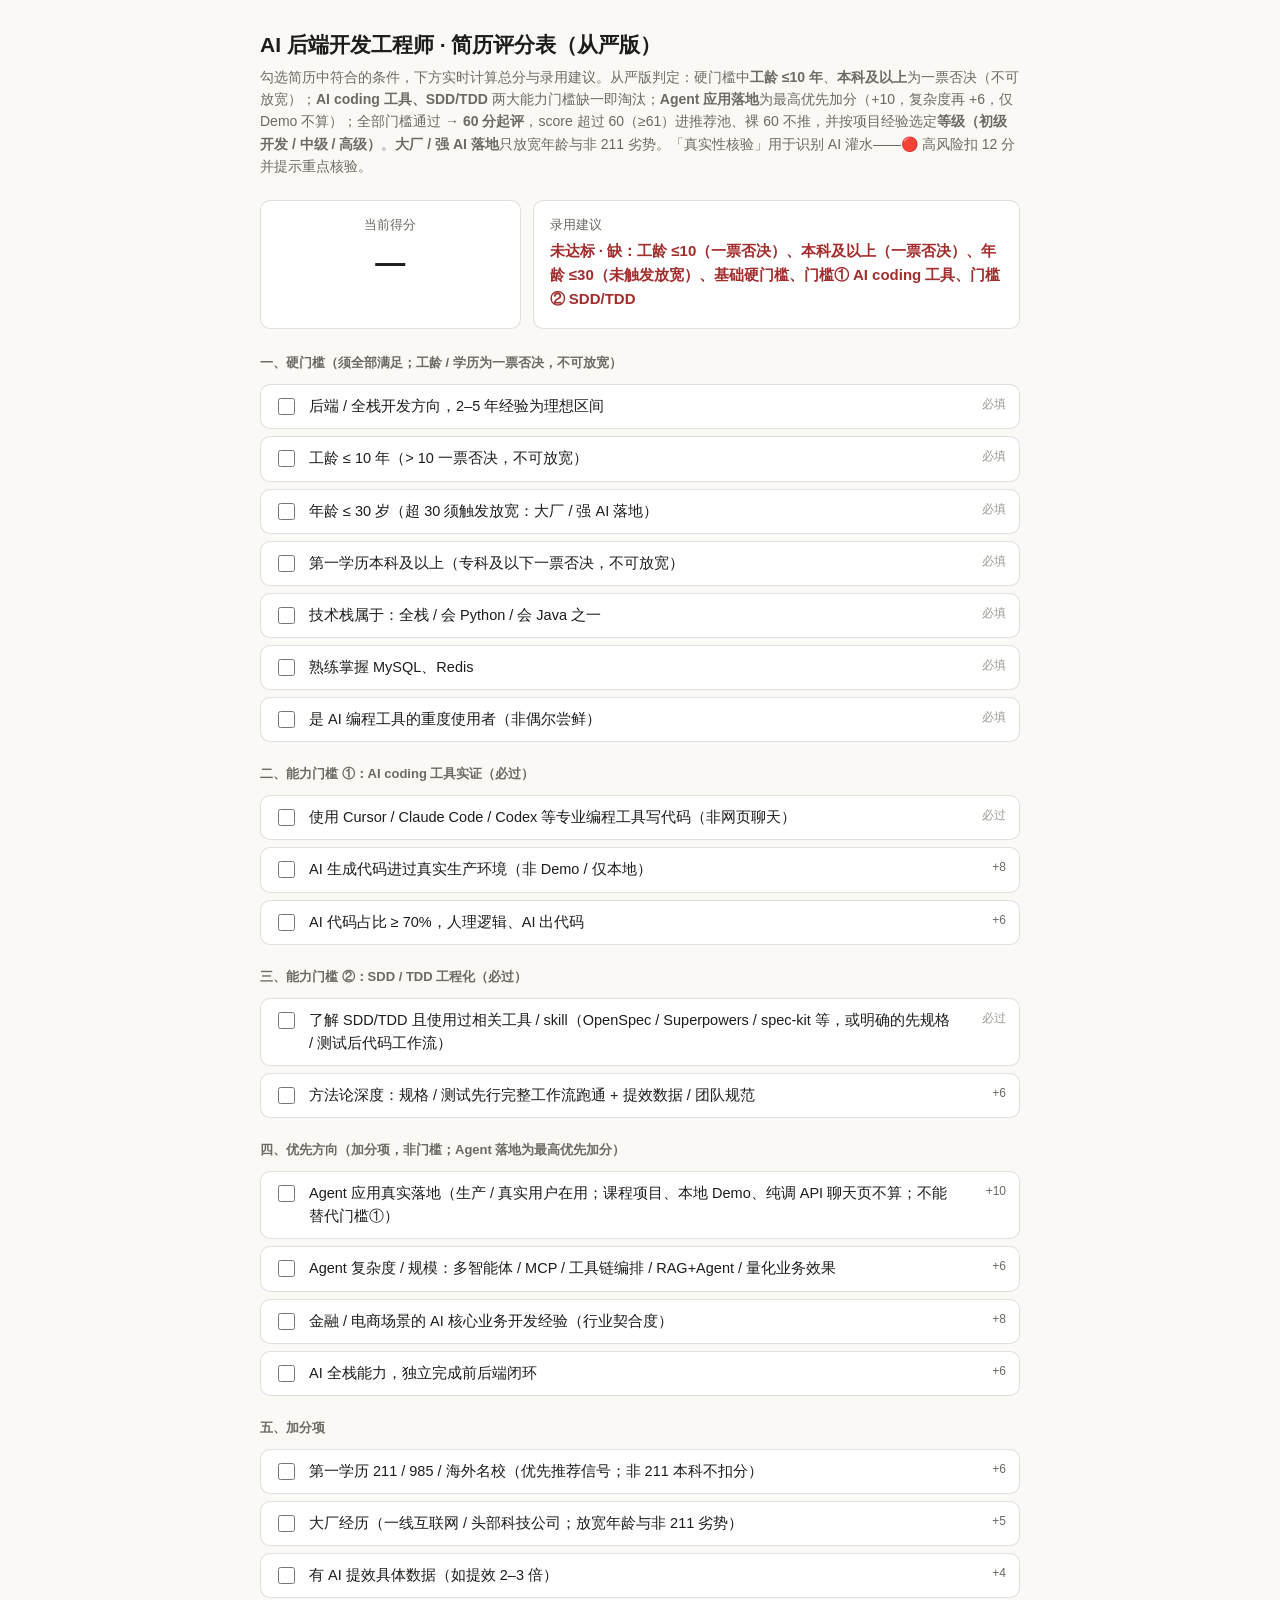
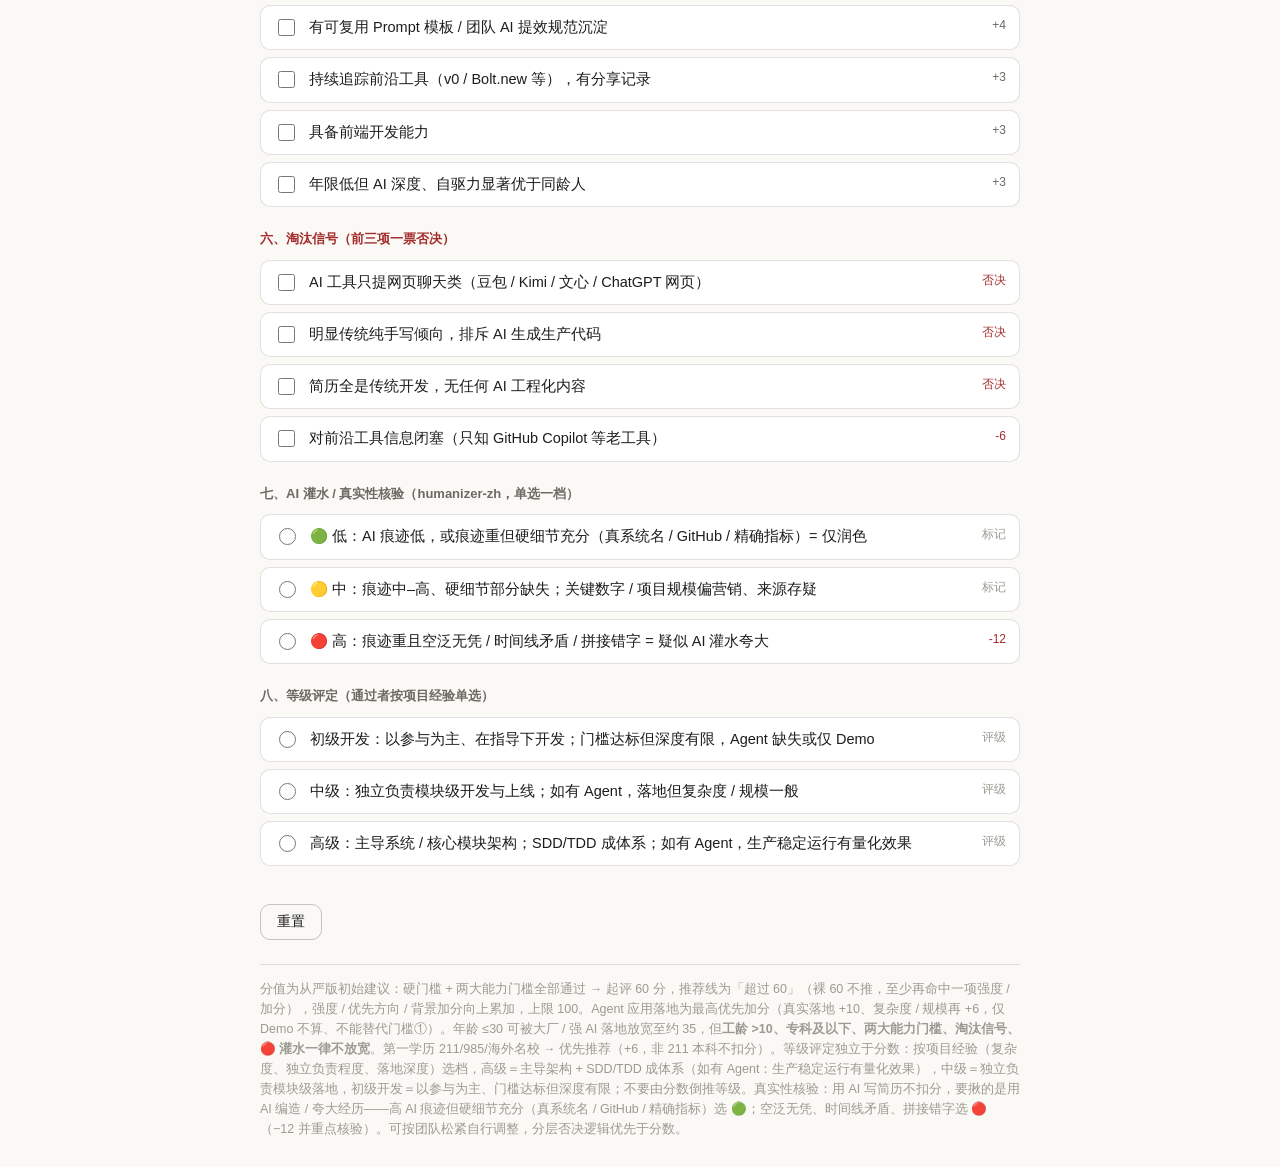
==== ai-backend-resume-screening/assets/scoring-rubric.html @ e7c44a24 "Add ai-backend-resume-screening skill - AI后端开发工程师简历筛选skill（从严版） - 包含分层筛选标准、评分规则和AI写作真实性核验 - 支持批量筛选和去" ====
<!DOCTYPE html>
<html lang="zh-CN">
<head>
<meta charset="UTF-8">
<meta name="viewport" content="width=device-width, initial-scale=1.0">
<title>AI 后端开发工程师 · 简历评分表（从严版）</title>
<style>
  :root{
    --bg:#faf9f5; --surface:#fff; --border:rgba(0,0,0,0.12); --border-strong:rgba(0,0,0,0.22);
    --text:#1d1d1b; --muted:#6b6a64; --hint:#9b9a92;
    --danger:#a32d2d; --success:#0f6e56; --warning:#854f0b;
    --danger-bg:#fceaea; --success-bg:#e1f5ee; --warning-bg:#faeeda;
    --radius:10px;
  }
  *{box-sizing:border-box;}
  body{margin:0; background:var(--bg); color:var(--text);
    font-family:-apple-system,BlinkMacSystemFont,"Segoe UI","PingFang SC","Microsoft YaHei",sans-serif;
    line-height:1.6; padding:28px 16px;}
  .wrap{max-width:760px; margin:0 auto;}
  h1{font-size:21px; font-weight:600; margin:0 0 4px;}
  .sub{color:var(--muted); font-size:14px; margin:0 0 22px;}
  .head{display:flex; gap:12px; margin-bottom:24px; flex-wrap:wrap;}
  .stat{background:var(--surface); border:0.5px solid var(--border); border-radius:var(--radius); padding:14px 16px;}
  .stat.score{flex:1; min-width:120px; text-align:center;}
  .stat.verdict{flex:2; min-width:220px; display:flex; flex-direction:column; justify-content:center;}
  .stat .label{font-size:13px; color:var(--muted); margin-bottom:4px;}
  #score-out{font-size:30px; font-weight:600;}
  #verdict-out{font-size:15px; font-weight:600;}
  #grade-out{font-size:14px; margin-top:3px; color:var(--muted); font-weight:500;}
  .sec{margin-bottom:22px;}
  .sec-title{font-size:13px; font-weight:600; color:var(--muted); margin-bottom:10px;}
  .sec-title.neg{color:var(--danger);}
  label.row{display:flex; align-items:flex-start; gap:11px; padding:10px 13px;
    background:var(--surface); border:0.5px solid var(--border); border-radius:var(--radius);
    margin-bottom:7px; cursor:pointer; font-size:14.5px; transition:border-color .12s;}
  label.row:hover{border-color:var(--border-strong);}
  label.row input{margin-top:3px; width:17px; height:17px; flex-shrink:0; accent-color:#534ab7; cursor:pointer;}
  label.row .txt{flex:1;}
  label.row .pts{font-size:12px; flex-shrink:0; min-width:38px; text-align:right; color:var(--muted);}
  label.row .pts.neg{color:var(--danger);}
  label.row .pts.req{color:var(--hint);}
  .foot{margin-top:24px; font-size:12.5px; color:var(--hint); border-top:0.5px solid var(--border); padding-top:14px;}
  .reset{margin-top:16px; background:transparent; border:0.5px solid var(--border-strong); color:var(--text);
    border-radius:var(--radius); padding:8px 16px; font-size:13.5px; cursor:pointer;}
  .reset:hover{background:rgba(0,0,0,0.04);}
</style>
</head>
<body>
<div class="wrap">
  <h1>AI 后端开发工程师 · 简历评分表（从严版）</h1>
  <p class="sub">勾选简历中符合的条件，下方实时计算总分与录用建议。从严版判定：硬门槛中<b>工龄 ≤10 年</b>、<b>本科及以上</b>为一票否决（不可放宽）；<b>AI coding 工具、SDD/TDD</b> 两大能力门槛缺一即淘汰；<b>Agent 应用落地</b>为最高优先加分（+10，复杂度再 +6，仅 Demo 不算）；全部门槛通过 → <b>60 分起评</b>，score 超过 60（≥61）进推荐池、裸 60 不推，并按项目经验选定<b>等级（初级开发 / 中级 / 高级）</b>。<b>大厂 / 强 AI 落地</b>只放宽年龄与非 211 劣势。「真实性核验」用于识别 AI 灌水——🔴 高风险扣 12 分并提示重点核验。</p>

  <div class="head">
    <div class="stat score">
      <div class="label">当前得分</div>
      <div id="score-out">—</div>
    </div>
    <div class="stat verdict">
      <div class="label">录用建议</div>
      <div id="verdict-out">请勾选符合的条件</div>
      <div id="grade-out"></div>
    </div>
  </div>

  <div class="sec"><div class="sec-title">一、硬门槛（须全部满足；工龄 / 学历为一票否决，不可放宽）</div><div class="grp" data-grp="gate"></div></div>
  <div class="sec"><div class="sec-title">二、能力门槛 ①：AI coding 工具实证（必过）</div><div class="grp" data-grp="coding"></div></div>
  <div class="sec"><div class="sec-title">三、能力门槛 ②：SDD / TDD 工程化（必过）</div><div class="grp" data-grp="sdd"></div></div>
  <div class="sec"><div class="sec-title">四、优先方向（加分项，非门槛；Agent 落地为最高优先加分）</div><div class="grp" data-grp="pri"></div></div>
  <div class="sec"><div class="sec-title">五、加分项</div><div class="grp" data-grp="bonus"></div></div>
  <div class="sec"><div class="sec-title neg">六、淘汰信号（前三项一票否决）</div><div class="grp" data-grp="neg"></div></div>
  <div class="sec"><div class="sec-title">七、AI 灌水 / 真实性核验（humanizer-zh，单选一档）</div><div class="grp" data-grp="integrity"></div></div>
  <div class="sec"><div class="sec-title">八、等级评定（通过者按项目经验单选）</div><div class="grp" data-grp="grade"></div></div>

  <button class="reset" onclick="document.querySelectorAll('input').forEach(b=>b.checked=false);recompute();">重置</button>

  <div class="foot">分值为从严版初始建议：硬门槛 + 两大能力门槛全部通过 → 起评 60 分，推荐线为「超过 60」（裸 60 不推，至少再命中一项强度 / 加分），强度 / 优先方向 / 背景加分向上累加，上限 100。Agent 应用落地为最高优先加分（真实落地 +10、复杂度 / 规模再 +6，仅 Demo 不算、不能替代门槛①）。年龄 ≤30 可被大厂 / 强 AI 落地放宽至约 35，但<b>工龄 &gt;10、专科及以下、两大能力门槛、淘汰信号、🔴 灌水一律不放宽</b>。第一学历 211/985/海外名校 → 优先推荐（+6，非 211 本科不扣分）。等级评定独立于分数：按项目经验（复杂度、独立负责程度、落地深度）选档，高级＝主导架构 + SDD/TDD 成体系（如有 Agent：生产稳定运行有量化效果），中级＝独立负责模块级落地，初级开发＝以参与为主、门槛达标但深度有限；不要由分数倒推等级。真实性核验：用 AI 写简历不扣分，要揪的是用 AI 编造 / 夸大经历——高 AI 痕迹但硬细节充分（真系统名 / GitHub / 精确指标）选 🟢；空泛无凭、时间线矛盾、拼接错字选 🔴（−12 并重点核验）。可按团队松紧自行调整，分层否决逻辑优先于分数。</div>
</div>

<script>
const items = {
  gate: [
    {t:"后端 / 全栈开发方向，2–5 年经验为理想区间", p:0},
    {t:"工龄 ≤ 10 年（> 10 一票否决，不可放宽）", p:0, sub:"tenure"},
    {t:"年龄 ≤ 30 岁（超 30 须触发放宽：大厂 / 强 AI 落地）", p:0, sub:"age"},
    {t:"第一学历本科及以上（专科及以下一票否决，不可放宽）", p:0, sub:"edufloor"},
    {t:"技术栈属于：全栈 / 会 Python / 会 Java 之一", p:0},
    {t:"熟练掌握 MySQL、Redis", p:0},
    {t:"是 AI 编程工具的重度使用者（非偶尔尝鲜）", p:0},
  ],
  coding: [
    {t:"使用 Cursor / Claude Code / Codex 等专业编程工具写代码（非网页聊天）", p:0, core:"coding"},
    {t:"AI 生成代码进过真实生产环境（非 Demo / 仅本地）", p:8, prod:true},
    {t:"AI 代码占比 ≥ 70%，人理逻辑、AI 出代码", p:6, ratio:true},
  ],
  sdd: [
    {t:"了解 SDD/TDD 且使用过相关工具 / skill（OpenSpec / Superpowers / spec-kit 等，或明确的先规格 / 测试后代码工作流）", p:0, core:"sdd"},
    {t:"方法论深度：规格 / 测试先行完整工作流跑通 + 提效数据 / 团队规范", p:6},
  ],
  pri: [
    {t:"Agent 应用真实落地（生产 / 真实用户在用；课程项目、本地 Demo、纯调 API 聊天页不算；不能替代门槛①）", p:10},
    {t:"Agent 复杂度 / 规模：多智能体 / MCP / 工具链编排 / RAG+Agent / 量化业务效果", p:6},
    {t:"金融 / 电商场景的 AI 核心业务开发经验（行业契合度）", p:8},
    {t:"AI 全栈能力，独立完成前后端闭环", p:6},
  ],
  bonus: [
    {t:"第一学历 211 / 985 / 海外名校（优先推荐信号；非 211 本科不扣分）", p:6, edu:true},
    {t:"大厂经历（一线互联网 / 头部科技公司；放宽年龄与非 211 劣势）", p:5, relax:true},
    {t:"有 AI 提效具体数据（如提效 2–3 倍）", p:4},
    {t:"有可复用 Prompt 模板 / 团队 AI 提效规范沉淀", p:4},
    {t:"持续追踪前沿工具（v0 / Bolt.new 等），有分享记录", p:3},
    {t:"具备前端开发能力", p:3},
    {t:"年限低但 AI 深度、自驱力显著优于同龄人", p:3},
  ],
  neg: [
    {t:"AI 工具只提网页聊天类（豆包 / Kimi / 文心 / ChatGPT 网页）", p:0, veto:true},
    {t:"明显传统纯手写倾向，排斥 AI 生成生产代码", p:0, veto:true},
    {t:"简历全是传统开发，无任何 AI 工程化内容", p:0, veto:true},
    {t:"对前沿工具信息闭塞（只知 GitHub Copilot 等老工具）", p:-6},
  ],
  integrity: [
    {t:"🟢 低：AI 痕迹低，或痕迹重但硬细节充分（真系统名 / GitHub / 精确指标）= 仅润色", p:0, v:"low"},
    {t:"🟡 中：痕迹中–高、硬细节部分缺失；关键数字 / 项目规模偏营销、来源存疑", p:0, v:"mid"},
    {t:"🔴 高：痕迹重且空泛无凭 / 时间线矛盾 / 拼接错字 = 疑似 AI 灌水夸大", p:-12, v:"high"},
  ],
  grade: [
    {t:"初级开发：以参与为主、在指导下开发；门槛达标但深度有限，Agent 缺失或仅 Demo", p:0, g:"初级开发"},
    {t:"中级：独立负责模块级开发与上线；如有 Agent，落地但复杂度 / 规模一般", p:0, g:"中级"},
    {t:"高级：主导系统 / 核心模块架构；SDD/TDD 成体系；如有 Agent，生产稳定运行有量化效果", p:0, g:"高级"},
  ],
};

const RADIO_GRPS = ['integrity','grade'];
document.querySelectorAll('.grp').forEach(g=>{
  const key=g.dataset.grp;
  const isRadio = RADIO_GRPS.includes(key);
  items[key].forEach(it=>{
    const row=document.createElement('label');
    row.className='row';
    let pl, plClass;
    if(key==='grade'){ pl="评级"; plClass="pts req"; }
    else if(key==='integrity'){ pl = it.p<0?(""+it.p):"标记"; plClass = it.p<0?"pts neg":"pts req"; }
    else if(it.veto){ pl="否决"; plClass="pts neg"; }
    else if(it.core){ pl="必过"; plClass="pts req"; }
    else { pl = it.p>0?("+"+it.p):(it.p<0?(""+it.p):"必填"); plClass = it.p<0?"pts neg":(it.p>0?"pts":"pts req"); }
    row.innerHTML='<input type="'+(isRadio?'radio':'checkbox')+'"'+(isRadio?' name="'+key+'"':'')+' data-key="'+key+'" data-p="'+it.p+'" data-v="'+(it.v||'')+'" data-g="'+(it.g||'')+'"'+(it.sub?' data-sub="'+it.sub+'"':'')+(it.relax?' data-relax="1"':'')+(it.prod?' data-prod="1"':'')+(it.ratio?' data-ratio="1"':'')+(it.edu?' data-edu="1"':'')+(it.core?' data-core="'+it.core+'"':'')+(it.veto?' data-veto="1"':'')+'>'
      +'<span class="txt">'+it.t+'</span>'
      +'<span class="'+plClass+'">'+pl+'</span>';
    g.appendChild(row);
  });
});

const scoreOut=document.getElementById('score-out');
const verdictOut=document.getElementById('verdict-out');
const gradeOut=document.getElementById('grade-out');

function recompute(){
  const boxes=[...document.querySelectorAll('input[type=checkbox]')];
  const radios=[...document.querySelectorAll('input[type=radio]')];

  const tenureOk=boxes.find(b=>b.dataset.sub==='tenure')?.checked||false;
  const ageOk=boxes.find(b=>b.dataset.sub==='age')?.checked||false;
  const eduFloorOk=boxes.find(b=>b.dataset.sub==='edufloor')?.checked||false;
  const otherGateOk=boxes.filter(b=>b.dataset.key==='gate'&&!b.dataset.sub).every(b=>b.checked);
  const codingCore=boxes.some(b=>b.dataset.core==='coding'&&b.checked);
  const sddCore=boxes.some(b=>b.dataset.core==='sdd'&&b.checked);
  const vetoHit=boxes.some(b=>b.dataset.veto==='1'&&b.checked);

  const prodHit=boxes.some(b=>b.dataset.prod==='1'&&b.checked);
  const ratioHit=boxes.some(b=>b.dataset.ratio==='1'&&b.checked);
  const bigTech=boxes.some(b=>b.dataset.relax==='1'&&b.checked);
  const eduPri=boxes.some(b=>b.dataset.edu==='1'&&b.checked);
  const integ=radios.find(b=>b.name==='integrity'&&b.checked);
  const risk=integ?integ.dataset.v:null;
  const gradeSel=radios.find(b=>b.name==='grade'&&b.checked);
  const grade=gradeSel?gradeSel.dataset.g:null;

  // 放宽机制：大厂 或 真实强 AI 落地（生产落地 + 高占比，且非 🔴）→ 只放宽年龄与非 211 劣势
  const strongAI=prodHit&&ratioHit&&risk!=='high';
  const relaxed=bigTech||strongAI;
  const ageGatePass=ageOk||relaxed;

  const missing=[];
  if(!tenureOk) missing.push("工龄 ≤10（一票否决）");
  if(!eduFloorOk) missing.push("本科及以上（一票否决）");
  if(!ageGatePass) missing.push("年龄 ≤30（未触发放宽）");
  if(!otherGateOk) missing.push("基础硬门槛");
  if(!codingCore) missing.push("门槛① AI coding 工具");
  if(!sddCore) missing.push("门槛② SDD/TDD");

  const passed=!vetoHit&&missing.length===0;

  let score=null;
  if(passed){
    score=60;
    boxes.forEach(b=>{ if(b.checked) score+=parseInt(b.dataset.p); });
    if(integ) score+=parseInt(integ.dataset.p);
    score=Math.max(0,Math.min(100,Math.round(score)));
  }
  scoreOut.textContent=passed?score:"—";

  let v,c,gline="";
  if(vetoHit){
    v="命中一票否决淘汰信号，建议淘汰"; c="var(--danger)";
  } else if(missing.length){
    v="未达标 · 缺："+missing.join("、"); c="var(--danger)";
  } else {
    if(score>60){ v="✅ 通过全部门槛，进入推荐池（超过 60 推荐线）"; c="var(--success)"; }
    else { v="通过门槛但 score ≤ 60（裸 60 无加分，或被扣分拉低），边缘：不入主推荐表"; c="var(--warning)"; }
    if(relaxed&&!ageOk){ v+="　｜　已按大厂 / 强 AI 落地放宽年龄"; }
    if(eduPri){ v+="　｜　第一学历 211+，同等优先"; }
    if(risk==='high'){ v+="　｜　⚠️ 高 AI 灌水嫌疑，面试重点核验真实性"; c="var(--danger)"; }
    else if(risk==='mid'){ v+="　｜　注意核验自报数字 / 项目真实性"; }
    gline=grade?("结论行：score "+score+" · 等级 "+grade):"请在「九、等级评定」按项目经验选档（初级开发 / 中级 / 高级）";
  }

  verdictOut.textContent=v;
  verdictOut.style.color=c;
  gradeOut.textContent=gline;
}

document.querySelectorAll('input').forEach(b=>b.addEventListener('change',recompute));
recompute();
</script>
</body>
</html>
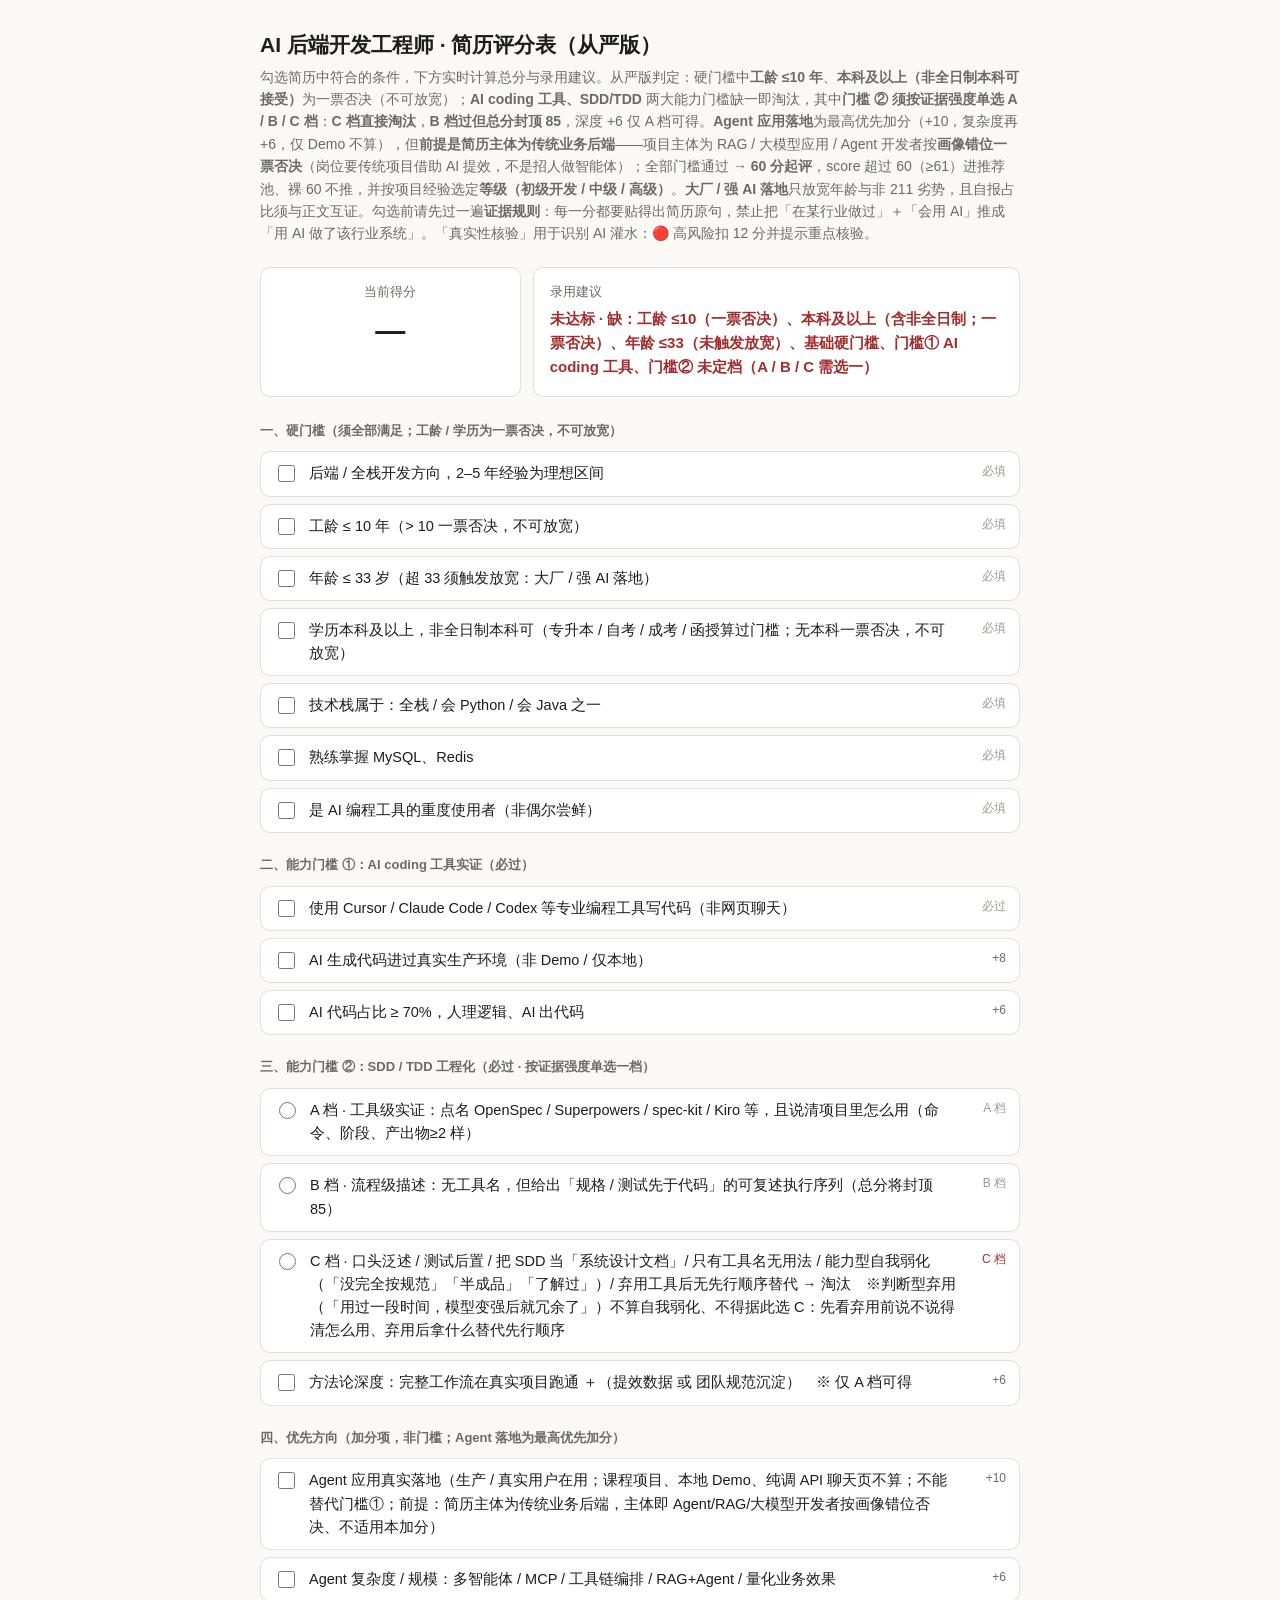
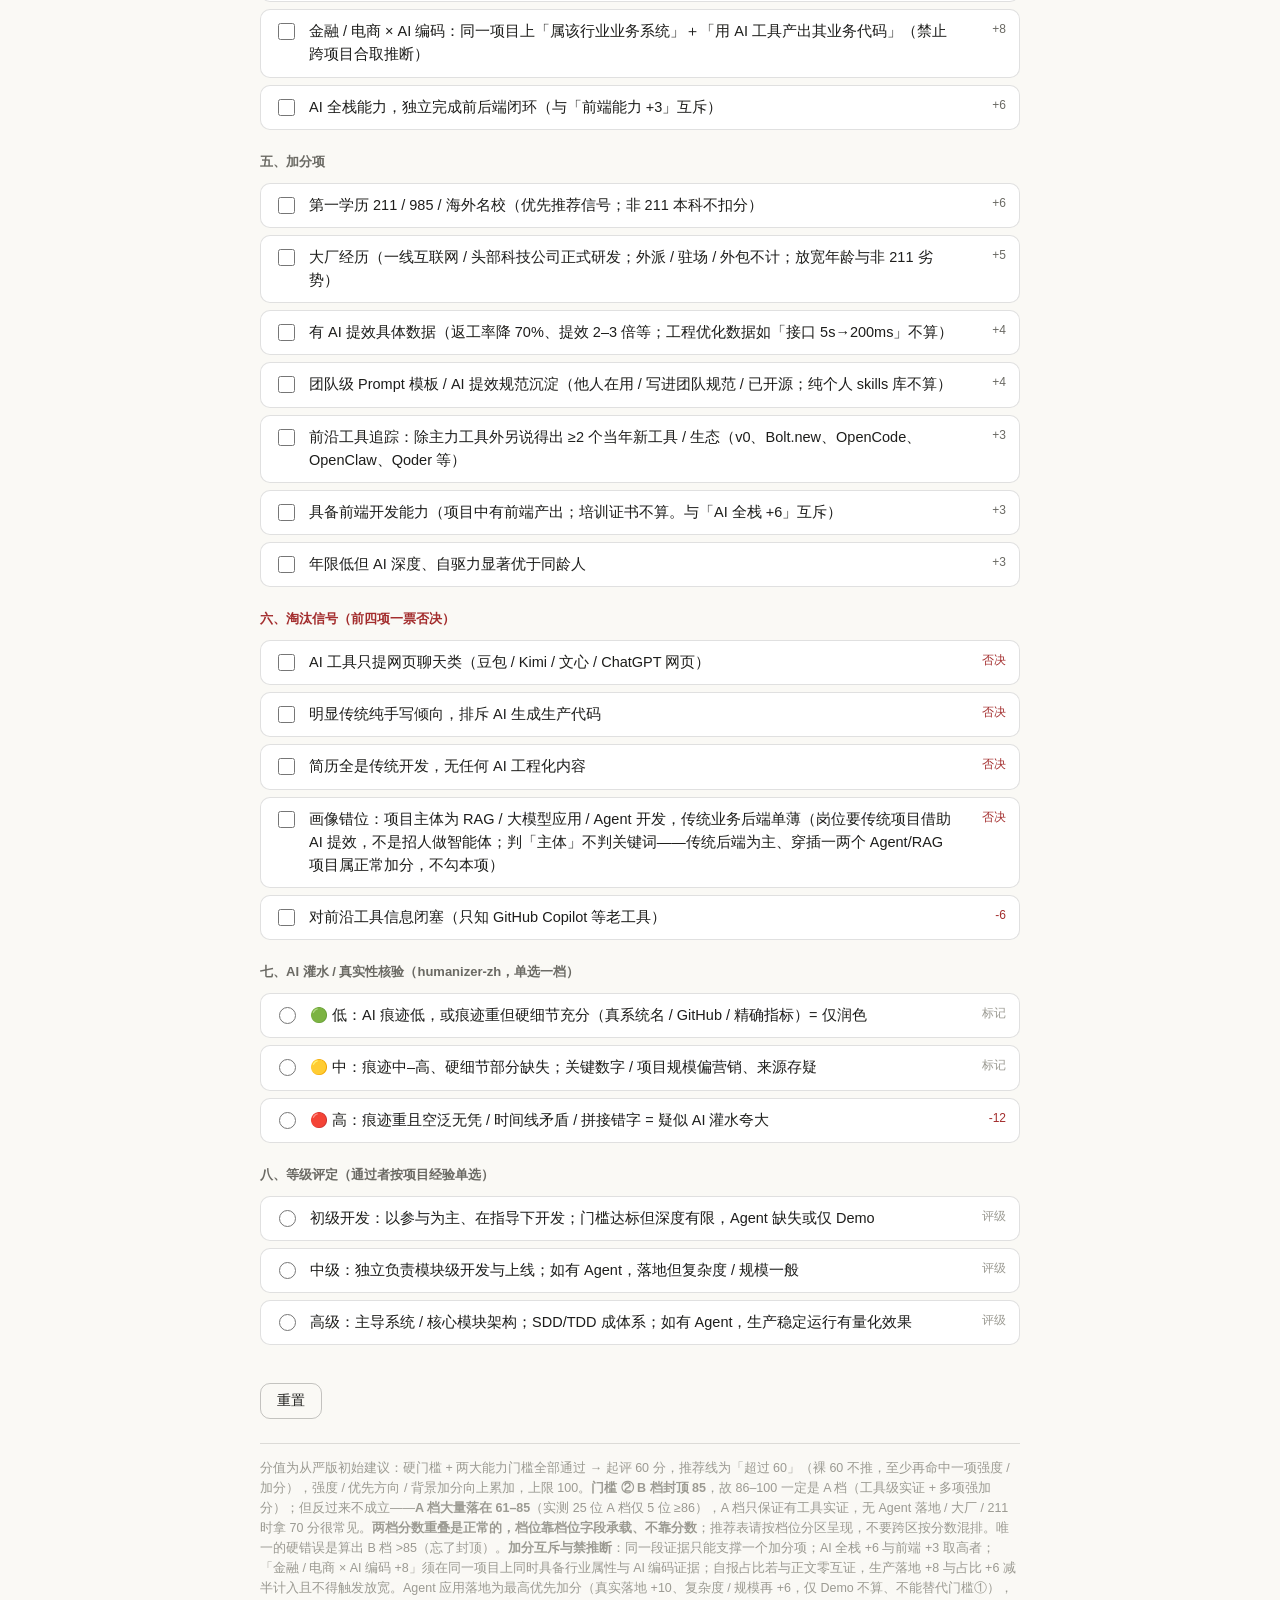
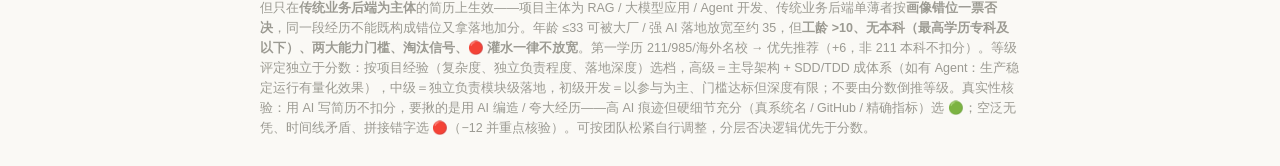
==== commit eae27d74: "fix: 回灌已安装版技能,仓库此前落后于实际使用版本 三个技能此前是复制安装(非软链),在 ~/.claude/skills/ 里改过的内容没回流, 仓库对外发布的是旧规则。本次以已安装版为准回灌:" ====
--- a/ai-backend-resume-screening/assets/scoring-rubric.html
+++ b/ai-backend-resume-screening/assets/scoring-rubric.html
@@ -48,7 +48,7 @@
 <body>
 <div class="wrap">
   <h1>AI 后端开发工程师 · 简历评分表（从严版）</h1>
-  <p class="sub">勾选简历中符合的条件，下方实时计算总分与录用建议。从严版判定：硬门槛中<b>工龄 ≤10 年</b>、<b>本科及以上</b>为一票否决（不可放宽）；<b>AI coding 工具、SDD/TDD</b> 两大能力门槛缺一即淘汰；<b>Agent 应用落地</b>为最高优先加分（+10，复杂度再 +6，仅 Demo 不算）；全部门槛通过 → <b>60 分起评</b>，score 超过 60（≥61）进推荐池、裸 60 不推，并按项目经验选定<b>等级（初级开发 / 中级 / 高级）</b>。<b>大厂 / 强 AI 落地</b>只放宽年龄与非 211 劣势。「真实性核验」用于识别 AI 灌水——🔴 高风险扣 12 分并提示重点核验。</p>
+  <p class="sub">勾选简历中符合的条件，下方实时计算总分与录用建议。从严版判定：硬门槛中<b>工龄 ≤10 年</b>、<b>本科及以上（非全日制本科可接受）</b>为一票否决（不可放宽）；<b>AI coding 工具、SDD/TDD</b> 两大能力门槛缺一即淘汰，其中<b>门槛 ② 须按证据强度单选 A / B / C 档</b>：<b>C 档直接淘汰</b>，<b>B 档过但总分封顶 85</b>，深度 +6 仅 A 档可得。<b>Agent 应用落地</b>为最高优先加分（+10，复杂度再 +6，仅 Demo 不算），但<b>前提是简历主体为传统业务后端</b>——项目主体为 RAG / 大模型应用 / Agent 开发者按<b>画像错位一票否决</b>（岗位要传统项目借助 AI 提效，不是招人做智能体）；全部门槛通过 → <b>60 分起评</b>，score 超过 60（≥61）进推荐池、裸 60 不推，并按项目经验选定<b>等级（初级开发 / 中级 / 高级）</b>。<b>大厂 / 强 AI 落地</b>只放宽年龄与非 211 劣势，且自报占比须与正文互证。勾选前请先过一遍<b>证据规则</b>：每一分都要贴得出简历原句，禁止把「在某行业做过」＋「会用 AI」推成「用 AI 做了该行业系统」。「真实性核验」用于识别 AI 灌水：🔴 高风险扣 12 分并提示重点核验。</p>
 
   <div class="head">
     <div class="stat score">
@@ -64,16 +64,16 @@
 
   <div class="sec"><div class="sec-title">一、硬门槛（须全部满足；工龄 / 学历为一票否决，不可放宽）</div><div class="grp" data-grp="gate"></div></div>
   <div class="sec"><div class="sec-title">二、能力门槛 ①：AI coding 工具实证（必过）</div><div class="grp" data-grp="coding"></div></div>
-  <div class="sec"><div class="sec-title">三、能力门槛 ②：SDD / TDD 工程化（必过）</div><div class="grp" data-grp="sdd"></div></div>
+  <div class="sec"><div class="sec-title">三、能力门槛 ②：SDD / TDD 工程化（必过 · 按证据强度单选一档）</div><div class="grp" data-grp="sdd"></div><div class="grp" data-grp="sdddepth"></div></div>
   <div class="sec"><div class="sec-title">四、优先方向（加分项，非门槛；Agent 落地为最高优先加分）</div><div class="grp" data-grp="pri"></div></div>
   <div class="sec"><div class="sec-title">五、加分项</div><div class="grp" data-grp="bonus"></div></div>
-  <div class="sec"><div class="sec-title neg">六、淘汰信号（前三项一票否决）</div><div class="grp" data-grp="neg"></div></div>
+  <div class="sec"><div class="sec-title neg">六、淘汰信号（前四项一票否决）</div><div class="grp" data-grp="neg"></div></div>
   <div class="sec"><div class="sec-title">七、AI 灌水 / 真实性核验（humanizer-zh，单选一档）</div><div class="grp" data-grp="integrity"></div></div>
   <div class="sec"><div class="sec-title">八、等级评定（通过者按项目经验单选）</div><div class="grp" data-grp="grade"></div></div>
 
   <button class="reset" onclick="document.querySelectorAll('input').forEach(b=>b.checked=false);recompute();">重置</button>
 
-  <div class="foot">分值为从严版初始建议：硬门槛 + 两大能力门槛全部通过 → 起评 60 分，推荐线为「超过 60」（裸 60 不推，至少再命中一项强度 / 加分），强度 / 优先方向 / 背景加分向上累加，上限 100。Agent 应用落地为最高优先加分（真实落地 +10、复杂度 / 规模再 +6，仅 Demo 不算、不能替代门槛①）。年龄 ≤30 可被大厂 / 强 AI 落地放宽至约 35，但<b>工龄 &gt;10、专科及以下、两大能力门槛、淘汰信号、🔴 灌水一律不放宽</b>。第一学历 211/985/海外名校 → 优先推荐（+6，非 211 本科不扣分）。等级评定独立于分数：按项目经验（复杂度、独立负责程度、落地深度）选档，高级＝主导架构 + SDD/TDD 成体系（如有 Agent：生产稳定运行有量化效果），中级＝独立负责模块级落地，初级开发＝以参与为主、门槛达标但深度有限；不要由分数倒推等级。真实性核验：用 AI 写简历不扣分，要揪的是用 AI 编造 / 夸大经历——高 AI 痕迹但硬细节充分（真系统名 / GitHub / 精确指标）选 🟢；空泛无凭、时间线矛盾、拼接错字选 🔴（−12 并重点核验）。可按团队松紧自行调整，分层否决逻辑优先于分数。</div>
+  <div class="foot">分值为从严版初始建议：硬门槛 + 两大能力门槛全部通过 → 起评 60 分，推荐线为「超过 60」（裸 60 不推，至少再命中一项强度 / 加分），强度 / 优先方向 / 背景加分向上累加，上限 100。<b>门槛 ② B 档封顶 85</b>，故 86–100 一定是 A 档（工具级实证 + 多项强加分）；但反过来不成立——<b>A 档大量落在 61–85</b>（实测 25 位 A 档仅 5 位 ≥86），A 档只保证有工具实证，无 Agent 落地 / 大厂 / 211 时拿 70 分很常见。<b>两档分数重叠是正常的，档位靠档位字段承载、不靠分数</b>；推荐表请按档位分区呈现，不要跨区按分数混排。唯一的硬错误是算出 B 档 &gt;85（忘了封顶）。<b>加分互斥与禁推断</b>：同一段证据只能支撑一个加分项；AI 全栈 +6 与前端 +3 取高者；「金融 / 电商 × AI 编码 +8」须在同一项目上同时具备行业属性与 AI 编码证据；自报占比若与正文零互证，生产落地 +8 与占比 +6 减半计入且不得触发放宽。Agent 应用落地为最高优先加分（真实落地 +10、复杂度 / 规模再 +6，仅 Demo 不算、不能替代门槛①），但只在<b>传统业务后端为主体</b>的简历上生效——项目主体为 RAG / 大模型应用 / Agent 开发、传统业务后端单薄者按<b>画像错位一票否决</b>，同一段经历不能既构成错位又拿落地加分。年龄 ≤33 可被大厂 / 强 AI 落地放宽至约 35，但<b>工龄 &gt;10、无本科（最高学历专科及以下）、两大能力门槛、淘汰信号、🔴 灌水一律不放宽</b>。第一学历 211/985/海外名校 → 优先推荐（+6，非 211 本科不扣分）。等级评定独立于分数：按项目经验（复杂度、独立负责程度、落地深度）选档，高级＝主导架构 + SDD/TDD 成体系（如有 Agent：生产稳定运行有量化效果），中级＝独立负责模块级落地，初级开发＝以参与为主、门槛达标但深度有限；不要由分数倒推等级。真实性核验：用 AI 写简历不扣分，要揪的是用 AI 编造 / 夸大经历——高 AI 痕迹但硬细节充分（真系统名 / GitHub / 精确指标）选 🟢；空泛无凭、时间线矛盾、拼接错字选 🔴（−12 并重点核验）。可按团队松紧自行调整，分层否决逻辑优先于分数。</div>
 </div>
 
 <script>
@@ -81,8 +81,8 @@
   gate: [
     {t:"后端 / 全栈开发方向，2–5 年经验为理想区间", p:0},
     {t:"工龄 ≤ 10 年（> 10 一票否决，不可放宽）", p:0, sub:"tenure"},
-    {t:"年龄 ≤ 30 岁（超 30 须触发放宽：大厂 / 强 AI 落地）", p:0, sub:"age"},
-    {t:"第一学历本科及以上（专科及以下一票否决，不可放宽）", p:0, sub:"edufloor"},
+    {t:"年龄 ≤ 33 岁（超 33 须触发放宽：大厂 / 强 AI 落地）", p:0, sub:"age"},
+    {t:"学历本科及以上，非全日制本科可（专升本 / 自考 / 成考 / 函授算过门槛；无本科一票否决，不可放宽）", p:0, sub:"edufloor"},
     {t:"技术栈属于：全栈 / 会 Python / 会 Java 之一", p:0},
     {t:"熟练掌握 MySQL、Redis", p:0},
     {t:"是 AI 编程工具的重度使用者（非偶尔尝鲜）", p:0},
@@ -93,28 +93,33 @@
     {t:"AI 代码占比 ≥ 70%，人理逻辑、AI 出代码", p:6, ratio:true},
   ],
   sdd: [
-    {t:"了解 SDD/TDD 且使用过相关工具 / skill（OpenSpec / Superpowers / spec-kit 等，或明确的先规格 / 测试后代码工作流）", p:0, core:"sdd"},
-    {t:"方法论深度：规格 / 测试先行完整工作流跑通 + 提效数据 / 团队规范", p:6},
+    {t:"A 档 · 工具级实证：点名 OpenSpec / Superpowers / spec-kit / Kiro 等，且说清项目里怎么用（命令、阶段、产出物≥2 样）", p:0, tier:"A"},
+    {t:"B 档 · 流程级描述：无工具名，但给出「规格 / 测试先于代码」的可复述执行序列（总分将封顶 85）", p:0, tier:"B"},
+    {t:"C 档 · 口头泛述 / 测试后置 / 把 SDD 当「系统设计文档」/ 只有工具名无用法 / 能力型自我弱化（「没完全按规范」「半成品」「了解过」）/ 弃用工具后无先行顺序替代 → 淘汰　※判断型弃用（「用过一段时间，模型变强后就冗余了」）不算自我弱化、不得据此选 C：先看弃用前说不说得清怎么用、弃用后拿什么替代先行顺序", p:0, tier:"C"},
+  ],
+  sdddepth: [
+    {t:"方法论深度：完整工作流在真实项目跑通 ＋（提效数据 或 团队规范沉淀）　※ 仅 A 档可得", p:6, depth:true},
   ],
   pri: [
-    {t:"Agent 应用真实落地（生产 / 真实用户在用；课程项目、本地 Demo、纯调 API 聊天页不算；不能替代门槛①）", p:10},
+    {t:"Agent 应用真实落地（生产 / 真实用户在用；课程项目、本地 Demo、纯调 API 聊天页不算；不能替代门槛①；前提：简历主体为传统业务后端，主体即 Agent/RAG/大模型开发者按画像错位否决、不适用本加分）", p:10},
     {t:"Agent 复杂度 / 规模：多智能体 / MCP / 工具链编排 / RAG+Agent / 量化业务效果", p:6},
-    {t:"金融 / 电商场景的 AI 核心业务开发经验（行业契合度）", p:8},
-    {t:"AI 全栈能力，独立完成前后端闭环", p:6},
+    {t:"金融 / 电商 × AI 编码：同一项目上「属该行业业务系统」＋「用 AI 工具产出其业务代码」（禁止跨项目合取推断）", p:8},
+    {t:"AI 全栈能力，独立完成前后端闭环（与「前端能力 +3」互斥）", p:6, fullstack:true},
   ],
   bonus: [
     {t:"第一学历 211 / 985 / 海外名校（优先推荐信号；非 211 本科不扣分）", p:6, edu:true},
-    {t:"大厂经历（一线互联网 / 头部科技公司；放宽年龄与非 211 劣势）", p:5, relax:true},
-    {t:"有 AI 提效具体数据（如提效 2–3 倍）", p:4},
-    {t:"有可复用 Prompt 模板 / 团队 AI 提效规范沉淀", p:4},
-    {t:"持续追踪前沿工具（v0 / Bolt.new 等），有分享记录", p:3},
-    {t:"具备前端开发能力", p:3},
+    {t:"大厂经历（一线互联网 / 头部科技公司正式研发；外派 / 驻场 / 外包不计；放宽年龄与非 211 劣势）", p:5, relax:true},
+    {t:"有 AI 提效具体数据（返工率降 70%、提效 2–3 倍等；工程优化数据如「接口 5s→200ms」不算）", p:4},
+    {t:"团队级 Prompt 模板 / AI 提效规范沉淀（他人在用 / 写进团队规范 / 已开源；纯个人 skills 库不算）", p:4},
+    {t:"前沿工具追踪：除主力工具外另说得出 ≥2 个当年新工具 / 生态（v0、Bolt.new、OpenCode、OpenClaw、Qoder 等）", p:3},
+    {t:"具备前端开发能力（项目中有前端产出；培训证书不算。与「AI 全栈 +6」互斥）", p:3, frontend:true},
     {t:"年限低但 AI 深度、自驱力显著优于同龄人", p:3},
   ],
   neg: [
     {t:"AI 工具只提网页聊天类（豆包 / Kimi / 文心 / ChatGPT 网页）", p:0, veto:true},
     {t:"明显传统纯手写倾向，排斥 AI 生成生产代码", p:0, veto:true},
     {t:"简历全是传统开发，无任何 AI 工程化内容", p:0, veto:true},
+    {t:"画像错位：项目主体为 RAG / 大模型应用 / Agent 开发，传统业务后端单薄（岗位要传统项目借助 AI 提效，不是招人做智能体；判「主体」不判关键词——传统后端为主、穿插一两个 Agent/RAG 项目属正常加分，不勾本项）", p:0, veto:true},
     {t:"对前沿工具信息闭塞（只知 GitHub Copilot 等老工具）", p:-6},
   ],
   integrity: [
@@ -129,7 +134,7 @@
   ],
 };
 
-const RADIO_GRPS = ['integrity','grade'];
+const RADIO_GRPS = ['integrity','grade','sdd'];
 document.querySelectorAll('.grp').forEach(g=>{
   const key=g.dataset.grp;
   const isRadio = RADIO_GRPS.includes(key);
@@ -139,10 +144,11 @@
     let pl, plClass;
     if(key==='grade'){ pl="评级"; plClass="pts req"; }
     else if(key==='integrity'){ pl = it.p<0?(""+it.p):"标记"; plClass = it.p<0?"pts neg":"pts req"; }
+    else if(key==='sdd'){ pl = it.tier+" 档"; plClass = it.tier==='C'?"pts neg":"pts req"; }
     else if(it.veto){ pl="否决"; plClass="pts neg"; }
     else if(it.core){ pl="必过"; plClass="pts req"; }
     else { pl = it.p>0?("+"+it.p):(it.p<0?(""+it.p):"必填"); plClass = it.p<0?"pts neg":(it.p>0?"pts":"pts req"); }
-    row.innerHTML='<input type="'+(isRadio?'radio':'checkbox')+'"'+(isRadio?' name="'+key+'"':'')+' data-key="'+key+'" data-p="'+it.p+'" data-v="'+(it.v||'')+'" data-g="'+(it.g||'')+'"'+(it.sub?' data-sub="'+it.sub+'"':'')+(it.relax?' data-relax="1"':'')+(it.prod?' data-prod="1"':'')+(it.ratio?' data-ratio="1"':'')+(it.edu?' data-edu="1"':'')+(it.core?' data-core="'+it.core+'"':'')+(it.veto?' data-veto="1"':'')+'>'
+    row.innerHTML='<input type="'+(isRadio?'radio':'checkbox')+'"'+(isRadio?' name="'+key+'"':'')+' data-key="'+key+'" data-p="'+it.p+'" data-v="'+(it.v||'')+'" data-g="'+(it.g||'')+'"'+(it.sub?' data-sub="'+it.sub+'"':'')+(it.tier?' data-tier="'+it.tier+'"':'')+(it.depth?' data-depth="1"':'')+(it.fullstack?' data-fullstack="1"':'')+(it.frontend?' data-frontend="1"':'')+(it.relax?' data-relax="1"':'')+(it.prod?' data-prod="1"':'')+(it.ratio?' data-ratio="1"':'')+(it.edu?' data-edu="1"':'')+(it.core?' data-core="'+it.core+'"':'')+(it.veto?' data-veto="1"':'')+'>'
       +'<span class="txt">'+it.t+'</span>'
       +'<span class="'+plClass+'">'+pl+'</span>';
     g.appendChild(row);
@@ -162,7 +168,9 @@
   const eduFloorOk=boxes.find(b=>b.dataset.sub==='edufloor')?.checked||false;
   const otherGateOk=boxes.filter(b=>b.dataset.key==='gate'&&!b.dataset.sub).every(b=>b.checked);
   const codingCore=boxes.some(b=>b.dataset.core==='coding'&&b.checked);
-  const sddCore=boxes.some(b=>b.dataset.core==='sdd'&&b.checked);
+  const tierSel=radios.find(b=>b.name==='sdd'&&b.checked);
+  const tier=tierSel?tierSel.dataset.tier:null;
+  const sddCore=tier==='A'||tier==='B';
   const vetoHit=boxes.some(b=>b.dataset.veto==='1'&&b.checked);
 
   const prodHit=boxes.some(b=>b.dataset.prod==='1'&&b.checked);
@@ -181,20 +189,32 @@
 
   const missing=[];
   if(!tenureOk) missing.push("工龄 ≤10（一票否决）");
-  if(!eduFloorOk) missing.push("本科及以上（一票否决）");
-  if(!ageGatePass) missing.push("年龄 ≤30（未触发放宽）");
+  if(!eduFloorOk) missing.push("本科及以上（含非全日制；一票否决）");
+  if(!ageGatePass) missing.push("年龄 ≤33（未触发放宽）");
   if(!otherGateOk) missing.push("基础硬门槛");
   if(!codingCore) missing.push("门槛① AI coding 工具");
-  if(!sddCore) missing.push("门槛② SDD/TDD");
+  if(!tier) missing.push("门槛② 未定档（A / B / C 需选一）");
+  else if(tier==='C') missing.push("门槛② 判为 C 档（口头泛述 / 测试后置 / 概念混淆）");
 
   const passed=!vetoHit&&missing.length===0;
 
-  let score=null;
+  // 深度加分仅 A 档可得；AI 全栈与前端能力互斥，取高者
+  const depthBox=boxes.find(b=>b.dataset.depth==='1');
+  const depthCounted=!!(depthBox&&depthBox.checked&&tier==='A');
+  const fsHit=boxes.some(b=>b.dataset.fullstack==='1'&&b.checked);
+
+  let score=null, capped=false;
   if(passed){
     score=60;
-    boxes.forEach(b=>{ if(b.checked) score+=parseInt(b.dataset.p); });
+    boxes.forEach(b=>{
+      if(!b.checked) return;
+      if(b.dataset.depth==='1'&&tier!=='A') return;          // 深度加分仅 A 档
+      if(b.dataset.frontend==='1'&&fsHit) return;            // 与 AI 全栈互斥
+      score+=parseInt(b.dataset.p);
+    });
     if(integ) score+=parseInt(integ.dataset.p);
     score=Math.max(0,Math.min(100,Math.round(score)));
+    if(tier==='B'&&score>85){ score=85; capped=true; }       // B 档封顶 85
   }
   scoreOut.textContent=passed?score:"—";
 
@@ -206,11 +226,16 @@
   } else {
     if(score>60){ v="✅ 通过全部门槛，进入推荐池（超过 60 推荐线）"; c="var(--success)"; }
     else { v="通过门槛但 score ≤ 60（裸 60 无加分，或被扣分拉低），边缘：不入主推荐表"; c="var(--warning)"; }
+    v+="　｜　门槛② "+tier+" 档";
+    if(capped){ v+="（B 档已封顶 85）"; }
+    if(tier==='B'){ v+="　｜　⚠️ 面试第 2 题答崩即按灌水处理"; }
+    if(depthBox&&depthBox.checked&&tier!=='A'){ v+="　｜　深度 +6 已忽略（仅 A 档可得）"; }
+    if(fsHit){ v+="　｜　前端 +3 已并入 AI 全栈"; }
     if(relaxed&&!ageOk){ v+="　｜　已按大厂 / 强 AI 落地放宽年龄"; }
     if(eduPri){ v+="　｜　第一学历 211+，同等优先"; }
     if(risk==='high'){ v+="　｜　⚠️ 高 AI 灌水嫌疑，面试重点核验真实性"; c="var(--danger)"; }
     else if(risk==='mid'){ v+="　｜　注意核验自报数字 / 项目真实性"; }
-    gline=grade?("结论行：score "+score+" · 等级 "+grade):"请在「九、等级评定」按项目经验选档（初级开发 / 中级 / 高级）";
+    gline=grade?("结论行：score "+score+" · 等级 "+grade+" · 门槛② "+tier+" 档"):"请在「八、等级评定」按项目经验选档（初级开发 / 中级 / 高级）";
   }
 
   verdictOut.textContent=v;
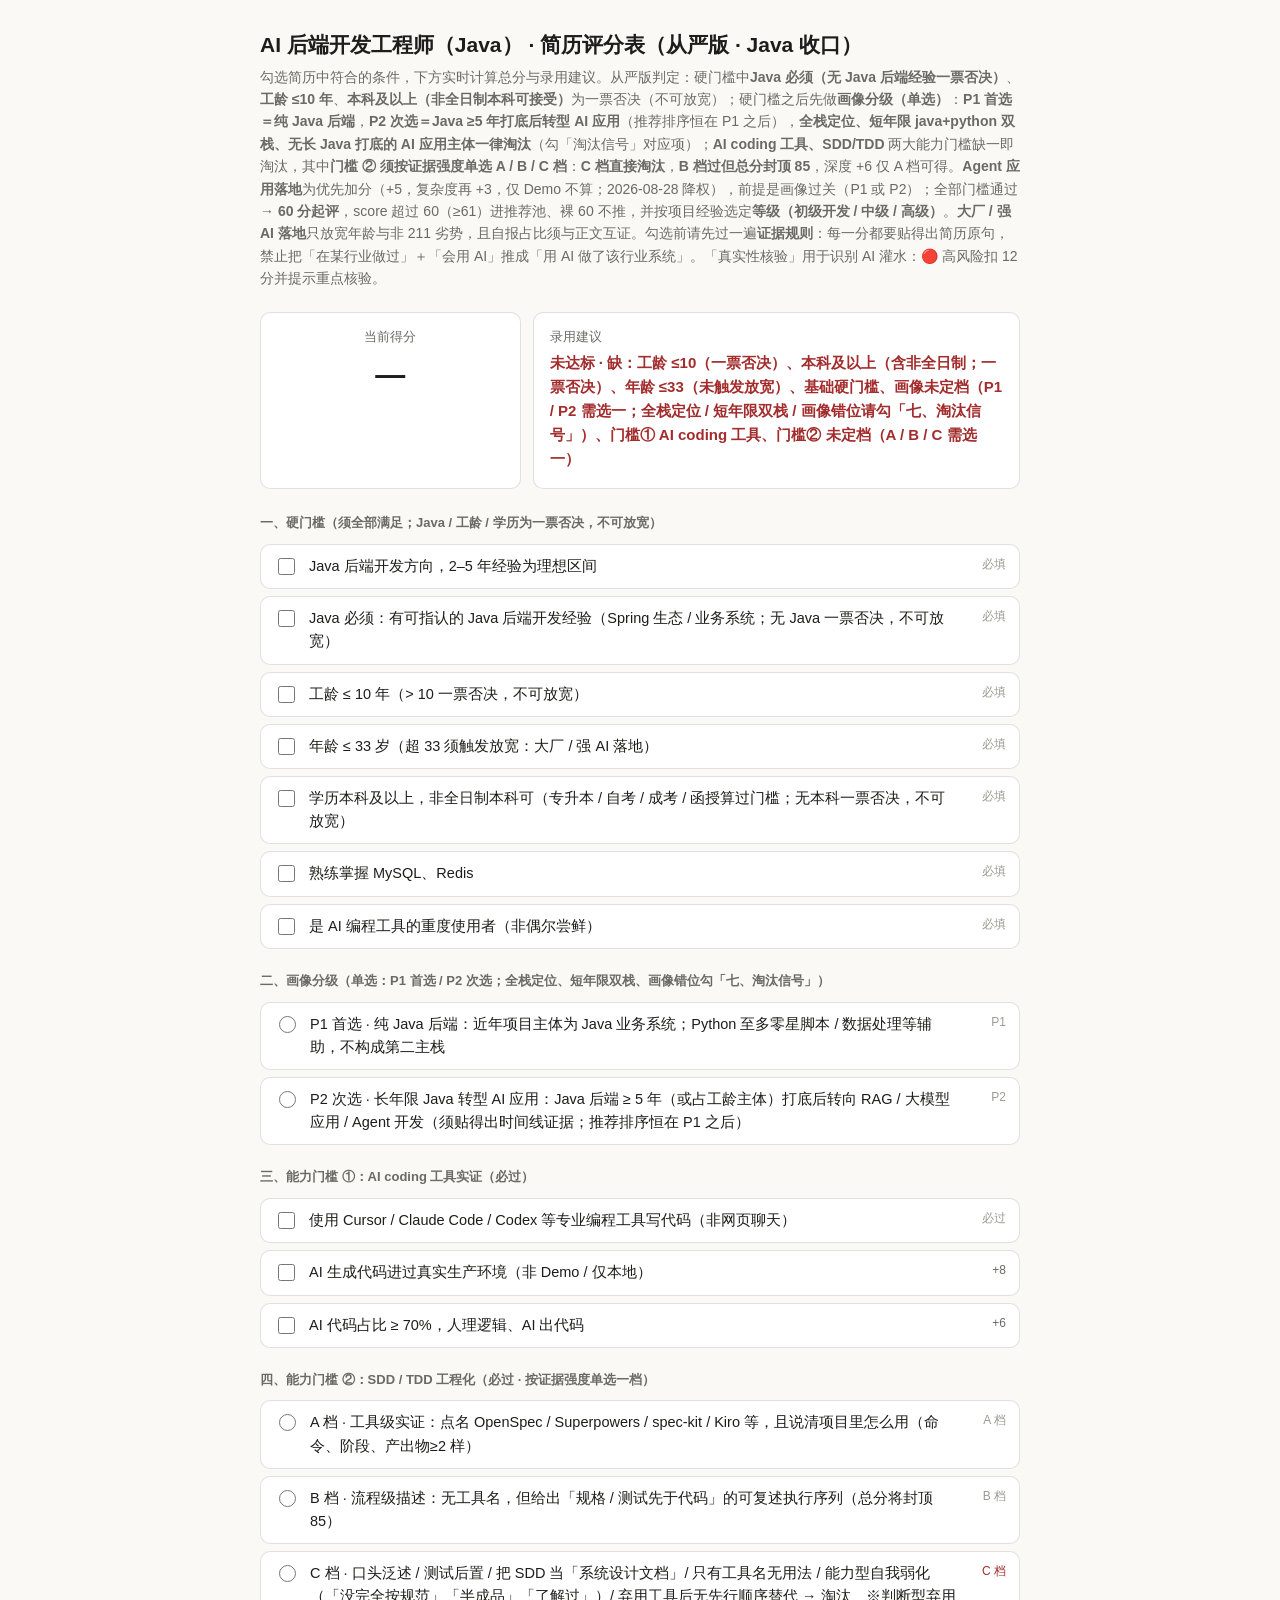
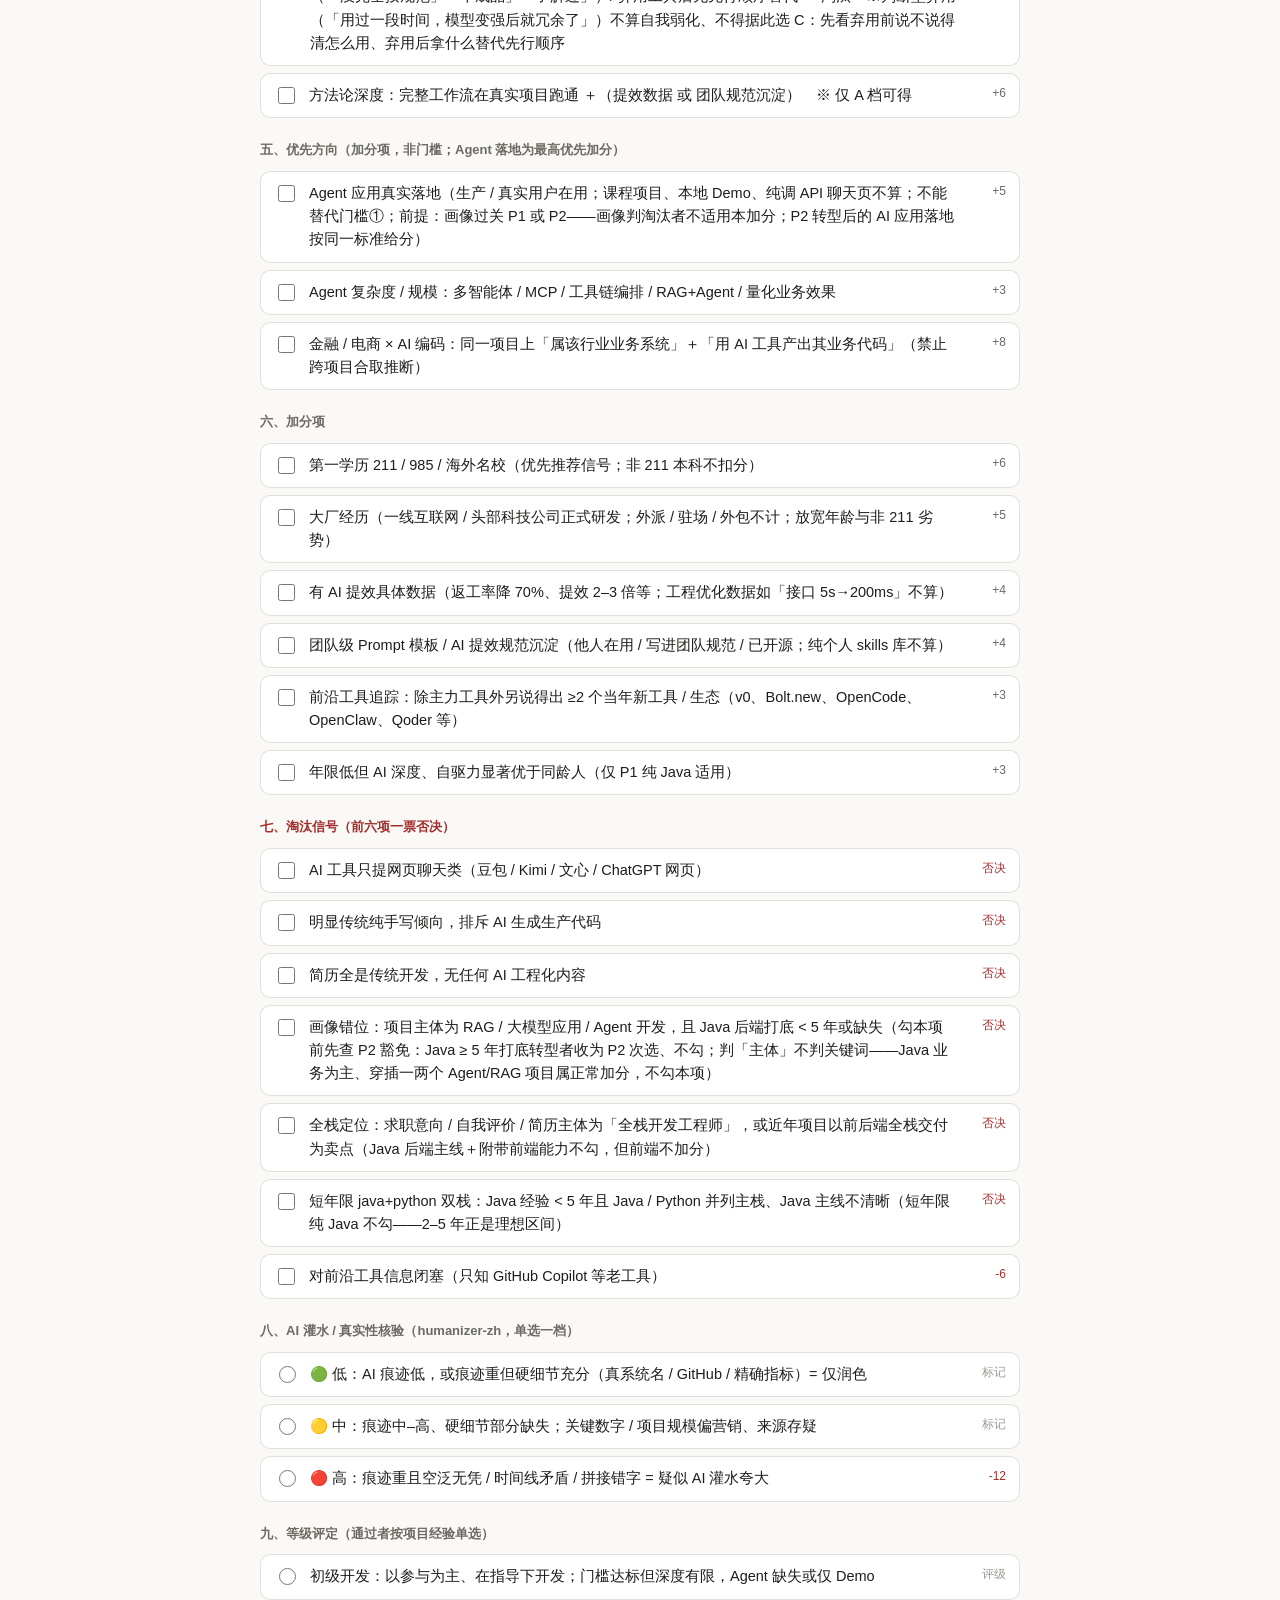
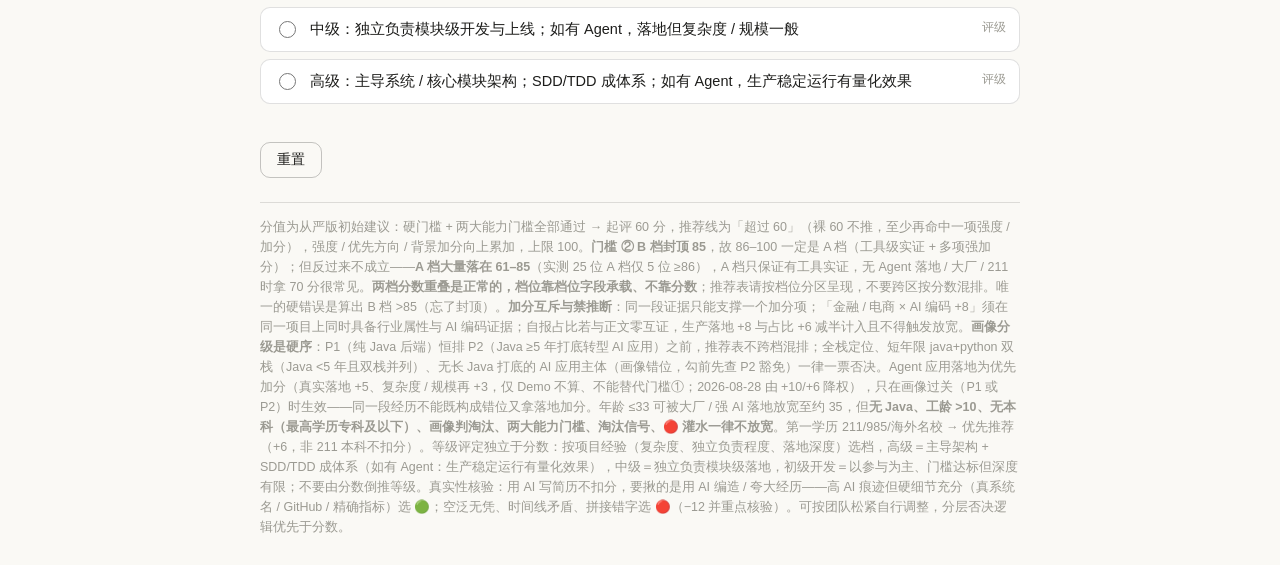
==== commit 93499b74: "feat(ai-backend-resume-screening): Java 收口 + 画像分级,输出精简为纯名单 - 硬门槛新增「Java 必须」一票否决:岗位就是 Java 后端,此前写「全栈/" ====
--- a/ai-backend-resume-screening/assets/scoring-rubric.html
+++ b/ai-backend-resume-screening/assets/scoring-rubric.html
@@ -3,7 +3,7 @@
 <head>
 <meta charset="UTF-8">
 <meta name="viewport" content="width=device-width, initial-scale=1.0">
-<title>AI 后端开发工程师 · 简历评分表（从严版）</title>
+<title>AI 后端开发工程师（Java） · 简历评分表（从严版 · Java 收口）</title>
 <style>
   :root{
     --bg:#faf9f5; --surface:#fff; --border:rgba(0,0,0,0.12); --border-strong:rgba(0,0,0,0.22);
@@ -47,8 +47,8 @@
 </head>
 <body>
 <div class="wrap">
-  <h1>AI 后端开发工程师 · 简历评分表（从严版）</h1>
-  <p class="sub">勾选简历中符合的条件，下方实时计算总分与录用建议。从严版判定：硬门槛中<b>工龄 ≤10 年</b>、<b>本科及以上（非全日制本科可接受）</b>为一票否决（不可放宽）；<b>AI coding 工具、SDD/TDD</b> 两大能力门槛缺一即淘汰，其中<b>门槛 ② 须按证据强度单选 A / B / C 档</b>：<b>C 档直接淘汰</b>，<b>B 档过但总分封顶 85</b>，深度 +6 仅 A 档可得。<b>Agent 应用落地</b>为最高优先加分（+10，复杂度再 +6，仅 Demo 不算），但<b>前提是简历主体为传统业务后端</b>——项目主体为 RAG / 大模型应用 / Agent 开发者按<b>画像错位一票否决</b>（岗位要传统项目借助 AI 提效，不是招人做智能体）；全部门槛通过 → <b>60 分起评</b>，score 超过 60（≥61）进推荐池、裸 60 不推，并按项目经验选定<b>等级（初级开发 / 中级 / 高级）</b>。<b>大厂 / 强 AI 落地</b>只放宽年龄与非 211 劣势，且自报占比须与正文互证。勾选前请先过一遍<b>证据规则</b>：每一分都要贴得出简历原句，禁止把「在某行业做过」＋「会用 AI」推成「用 AI 做了该行业系统」。「真实性核验」用于识别 AI 灌水：🔴 高风险扣 12 分并提示重点核验。</p>
+  <h1>AI 后端开发工程师（Java） · 简历评分表（从严版 · Java 收口）</h1>
+  <p class="sub">勾选简历中符合的条件，下方实时计算总分与录用建议。从严版判定：硬门槛中<b>Java 必须（无 Java 后端经验一票否决）</b>、<b>工龄 ≤10 年</b>、<b>本科及以上（非全日制本科可接受）</b>为一票否决（不可放宽）；硬门槛之后先做<b>画像分级（单选）</b>：<b>P1 首选＝纯 Java 后端</b>，<b>P2 次选＝Java ≥5 年打底后转型 AI 应用</b>（推荐排序恒在 P1 之后），<b>全栈定位、短年限 java+python 双栈、无长 Java 打底的 AI 应用主体一律淘汰</b>（勾「淘汰信号」对应项）；<b>AI coding 工具、SDD/TDD</b> 两大能力门槛缺一即淘汰，其中<b>门槛 ② 须按证据强度单选 A / B / C 档</b>：<b>C 档直接淘汰</b>，<b>B 档过但总分封顶 85</b>，深度 +6 仅 A 档可得。<b>Agent 应用落地</b>为优先加分（+5，复杂度再 +3，仅 Demo 不算；2026-08-28 降权），前提是画像过关（P1 或 P2）；全部门槛通过 → <b>60 分起评</b>，score 超过 60（≥61）进推荐池、裸 60 不推，并按项目经验选定<b>等级（初级开发 / 中级 / 高级）</b>。<b>大厂 / 强 AI 落地</b>只放宽年龄与非 211 劣势，且自报占比须与正文互证。勾选前请先过一遍<b>证据规则</b>：每一分都要贴得出简历原句，禁止把「在某行业做过」＋「会用 AI」推成「用 AI 做了该行业系统」。「真实性核验」用于识别 AI 灌水：🔴 高风险扣 12 分并提示重点核验。</p>
 
   <div class="head">
     <div class="stat score">
@@ -62,30 +62,35 @@
     </div>
   </div>
 
-  <div class="sec"><div class="sec-title">一、硬门槛（须全部满足；工龄 / 学历为一票否决，不可放宽）</div><div class="grp" data-grp="gate"></div></div>
-  <div class="sec"><div class="sec-title">二、能力门槛 ①：AI coding 工具实证（必过）</div><div class="grp" data-grp="coding"></div></div>
-  <div class="sec"><div class="sec-title">三、能力门槛 ②：SDD / TDD 工程化（必过 · 按证据强度单选一档）</div><div class="grp" data-grp="sdd"></div><div class="grp" data-grp="sdddepth"></div></div>
-  <div class="sec"><div class="sec-title">四、优先方向（加分项，非门槛；Agent 落地为最高优先加分）</div><div class="grp" data-grp="pri"></div></div>
-  <div class="sec"><div class="sec-title">五、加分项</div><div class="grp" data-grp="bonus"></div></div>
-  <div class="sec"><div class="sec-title neg">六、淘汰信号（前四项一票否决）</div><div class="grp" data-grp="neg"></div></div>
-  <div class="sec"><div class="sec-title">七、AI 灌水 / 真实性核验（humanizer-zh，单选一档）</div><div class="grp" data-grp="integrity"></div></div>
-  <div class="sec"><div class="sec-title">八、等级评定（通过者按项目经验单选）</div><div class="grp" data-grp="grade"></div></div>
+  <div class="sec"><div class="sec-title">一、硬门槛（须全部满足；Java / 工龄 / 学历为一票否决，不可放宽）</div><div class="grp" data-grp="gate"></div></div>
+  <div class="sec"><div class="sec-title">二、画像分级（单选：P1 首选 / P2 次选；全栈定位、短年限双栈、画像错位勾「七、淘汰信号」）</div><div class="grp" data-grp="profile"></div></div>
+  <div class="sec"><div class="sec-title">三、能力门槛 ①：AI coding 工具实证（必过）</div><div class="grp" data-grp="coding"></div></div>
+  <div class="sec"><div class="sec-title">四、能力门槛 ②：SDD / TDD 工程化（必过 · 按证据强度单选一档）</div><div class="grp" data-grp="sdd"></div><div class="grp" data-grp="sdddepth"></div></div>
+  <div class="sec"><div class="sec-title">五、优先方向（加分项，非门槛；Agent 落地为最高优先加分）</div><div class="grp" data-grp="pri"></div></div>
+  <div class="sec"><div class="sec-title">六、加分项</div><div class="grp" data-grp="bonus"></div></div>
+  <div class="sec"><div class="sec-title neg">七、淘汰信号（前六项一票否决）</div><div class="grp" data-grp="neg"></div></div>
+  <div class="sec"><div class="sec-title">八、AI 灌水 / 真实性核验（humanizer-zh，单选一档）</div><div class="grp" data-grp="integrity"></div></div>
+  <div class="sec"><div class="sec-title">九、等级评定（通过者按项目经验单选）</div><div class="grp" data-grp="grade"></div></div>
 
   <button class="reset" onclick="document.querySelectorAll('input').forEach(b=>b.checked=false);recompute();">重置</button>
 
-  <div class="foot">分值为从严版初始建议：硬门槛 + 两大能力门槛全部通过 → 起评 60 分，推荐线为「超过 60」（裸 60 不推，至少再命中一项强度 / 加分），强度 / 优先方向 / 背景加分向上累加，上限 100。<b>门槛 ② B 档封顶 85</b>，故 86–100 一定是 A 档（工具级实证 + 多项强加分）；但反过来不成立——<b>A 档大量落在 61–85</b>（实测 25 位 A 档仅 5 位 ≥86），A 档只保证有工具实证，无 Agent 落地 / 大厂 / 211 时拿 70 分很常见。<b>两档分数重叠是正常的，档位靠档位字段承载、不靠分数</b>；推荐表请按档位分区呈现，不要跨区按分数混排。唯一的硬错误是算出 B 档 &gt;85（忘了封顶）。<b>加分互斥与禁推断</b>：同一段证据只能支撑一个加分项；AI 全栈 +6 与前端 +3 取高者；「金融 / 电商 × AI 编码 +8」须在同一项目上同时具备行业属性与 AI 编码证据；自报占比若与正文零互证，生产落地 +8 与占比 +6 减半计入且不得触发放宽。Agent 应用落地为最高优先加分（真实落地 +10、复杂度 / 规模再 +6，仅 Demo 不算、不能替代门槛①），但只在<b>传统业务后端为主体</b>的简历上生效——项目主体为 RAG / 大模型应用 / Agent 开发、传统业务后端单薄者按<b>画像错位一票否决</b>，同一段经历不能既构成错位又拿落地加分。年龄 ≤33 可被大厂 / 强 AI 落地放宽至约 35，但<b>工龄 &gt;10、无本科（最高学历专科及以下）、两大能力门槛、淘汰信号、🔴 灌水一律不放宽</b>。第一学历 211/985/海外名校 → 优先推荐（+6，非 211 本科不扣分）。等级评定独立于分数：按项目经验（复杂度、独立负责程度、落地深度）选档，高级＝主导架构 + SDD/TDD 成体系（如有 Agent：生产稳定运行有量化效果），中级＝独立负责模块级落地，初级开发＝以参与为主、门槛达标但深度有限；不要由分数倒推等级。真实性核验：用 AI 写简历不扣分，要揪的是用 AI 编造 / 夸大经历——高 AI 痕迹但硬细节充分（真系统名 / GitHub / 精确指标）选 🟢；空泛无凭、时间线矛盾、拼接错字选 🔴（−12 并重点核验）。可按团队松紧自行调整，分层否决逻辑优先于分数。</div>
+  <div class="foot">分值为从严版初始建议：硬门槛 + 两大能力门槛全部通过 → 起评 60 分，推荐线为「超过 60」（裸 60 不推，至少再命中一项强度 / 加分），强度 / 优先方向 / 背景加分向上累加，上限 100。<b>门槛 ② B 档封顶 85</b>，故 86–100 一定是 A 档（工具级实证 + 多项强加分）；但反过来不成立——<b>A 档大量落在 61–85</b>（实测 25 位 A 档仅 5 位 ≥86），A 档只保证有工具实证，无 Agent 落地 / 大厂 / 211 时拿 70 分很常见。<b>两档分数重叠是正常的，档位靠档位字段承载、不靠分数</b>；推荐表请按档位分区呈现，不要跨区按分数混排。唯一的硬错误是算出 B 档 &gt;85（忘了封顶）。<b>加分互斥与禁推断</b>：同一段证据只能支撑一个加分项；「金融 / 电商 × AI 编码 +8」须在同一项目上同时具备行业属性与 AI 编码证据；自报占比若与正文零互证，生产落地 +8 与占比 +6 减半计入且不得触发放宽。<b>画像分级是硬序</b>：P1（纯 Java 后端）恒排 P2（Java ≥5 年打底转型 AI 应用）之前，推荐表不跨档混排；全栈定位、短年限 java+python 双栈（Java &lt;5 年且双栈并列）、无长 Java 打底的 AI 应用主体（画像错位，勾前先查 P2 豁免）一律一票否决。Agent 应用落地为优先加分（真实落地 +5、复杂度 / 规模再 +3，仅 Demo 不算、不能替代门槛①；2026-08-28 由 +10/+6 降权），只在画像过关（P1 或 P2）时生效——同一段经历不能既构成错位又拿落地加分。年龄 ≤33 可被大厂 / 强 AI 落地放宽至约 35，但<b>无 Java、工龄 &gt;10、无本科（最高学历专科及以下）、画像判淘汰、两大能力门槛、淘汰信号、🔴 灌水一律不放宽</b>。第一学历 211/985/海外名校 → 优先推荐（+6，非 211 本科不扣分）。等级评定独立于分数：按项目经验（复杂度、独立负责程度、落地深度）选档，高级＝主导架构 + SDD/TDD 成体系（如有 Agent：生产稳定运行有量化效果），中级＝独立负责模块级落地，初级开发＝以参与为主、门槛达标但深度有限；不要由分数倒推等级。真实性核验：用 AI 写简历不扣分，要揪的是用 AI 编造 / 夸大经历——高 AI 痕迹但硬细节充分（真系统名 / GitHub / 精确指标）选 🟢；空泛无凭、时间线矛盾、拼接错字选 🔴（−12 并重点核验）。可按团队松紧自行调整，分层否决逻辑优先于分数。</div>
 </div>
 
 <script>
 const items = {
   gate: [
-    {t:"后端 / 全栈开发方向，2–5 年经验为理想区间", p:0},
+    {t:"Java 后端开发方向，2–5 年经验为理想区间", p:0},
+    {t:"Java 必须：有可指认的 Java 后端开发经验（Spring 生态 / 业务系统；无 Java 一票否决，不可放宽）", p:0},
     {t:"工龄 ≤ 10 年（> 10 一票否决，不可放宽）", p:0, sub:"tenure"},
     {t:"年龄 ≤ 33 岁（超 33 须触发放宽：大厂 / 强 AI 落地）", p:0, sub:"age"},
     {t:"学历本科及以上，非全日制本科可（专升本 / 自考 / 成考 / 函授算过门槛；无本科一票否决，不可放宽）", p:0, sub:"edufloor"},
-    {t:"技术栈属于：全栈 / 会 Python / 会 Java 之一", p:0},
     {t:"熟练掌握 MySQL、Redis", p:0},
     {t:"是 AI 编程工具的重度使用者（非偶尔尝鲜）", p:0},
+  ],
+  profile: [
+    {t:"P1 首选 · 纯 Java 后端：近年项目主体为 Java 业务系统；Python 至多零星脚本 / 数据处理等辅助，不构成第二主栈", p:0, prof:"P1"},
+    {t:"P2 次选 · 长年限 Java 转型 AI 应用：Java 后端 ≥ 5 年（或占工龄主体）打底后转向 RAG / 大模型应用 / Agent 开发（须贴得出时间线证据；推荐排序恒在 P1 之后）", p:0, prof:"P2"},
   ],
   coding: [
     {t:"使用 Cursor / Claude Code / Codex 等专业编程工具写代码（非网页聊天）", p:0, core:"coding"},
@@ -101,10 +106,9 @@
     {t:"方法论深度：完整工作流在真实项目跑通 ＋（提效数据 或 团队规范沉淀）　※ 仅 A 档可得", p:6, depth:true},
   ],
   pri: [
-    {t:"Agent 应用真实落地（生产 / 真实用户在用；课程项目、本地 Demo、纯调 API 聊天页不算；不能替代门槛①；前提：简历主体为传统业务后端，主体即 Agent/RAG/大模型开发者按画像错位否决、不适用本加分）", p:10},
-    {t:"Agent 复杂度 / 规模：多智能体 / MCP / 工具链编排 / RAG+Agent / 量化业务效果", p:6},
+    {t:"Agent 应用真实落地（生产 / 真实用户在用；课程项目、本地 Demo、纯调 API 聊天页不算；不能替代门槛①；前提：画像过关 P1 或 P2——画像判淘汰者不适用本加分；P2 转型后的 AI 应用落地按同一标准给分）", p:5},
+    {t:"Agent 复杂度 / 规模：多智能体 / MCP / 工具链编排 / RAG+Agent / 量化业务效果", p:3},
     {t:"金融 / 电商 × AI 编码：同一项目上「属该行业业务系统」＋「用 AI 工具产出其业务代码」（禁止跨项目合取推断）", p:8},
-    {t:"AI 全栈能力，独立完成前后端闭环（与「前端能力 +3」互斥）", p:6, fullstack:true},
   ],
   bonus: [
     {t:"第一学历 211 / 985 / 海外名校（优先推荐信号；非 211 本科不扣分）", p:6, edu:true},
@@ -112,14 +116,15 @@
     {t:"有 AI 提效具体数据（返工率降 70%、提效 2–3 倍等；工程优化数据如「接口 5s→200ms」不算）", p:4},
     {t:"团队级 Prompt 模板 / AI 提效规范沉淀（他人在用 / 写进团队规范 / 已开源；纯个人 skills 库不算）", p:4},
     {t:"前沿工具追踪：除主力工具外另说得出 ≥2 个当年新工具 / 生态（v0、Bolt.new、OpenCode、OpenClaw、Qoder 等）", p:3},
-    {t:"具备前端开发能力（项目中有前端产出；培训证书不算。与「AI 全栈 +6」互斥）", p:3, frontend:true},
-    {t:"年限低但 AI 深度、自驱力显著优于同龄人", p:3},
+    {t:"年限低但 AI 深度、自驱力显著优于同龄人（仅 P1 纯 Java 适用）", p:3},
   ],
   neg: [
     {t:"AI 工具只提网页聊天类（豆包 / Kimi / 文心 / ChatGPT 网页）", p:0, veto:true},
     {t:"明显传统纯手写倾向，排斥 AI 生成生产代码", p:0, veto:true},
     {t:"简历全是传统开发，无任何 AI 工程化内容", p:0, veto:true},
-    {t:"画像错位：项目主体为 RAG / 大模型应用 / Agent 开发，传统业务后端单薄（岗位要传统项目借助 AI 提效，不是招人做智能体；判「主体」不判关键词——传统后端为主、穿插一两个 Agent/RAG 项目属正常加分，不勾本项）", p:0, veto:true},
+    {t:"画像错位：项目主体为 RAG / 大模型应用 / Agent 开发，且 Java 后端打底 < 5 年或缺失（勾本项前先查 P2 豁免：Java ≥ 5 年打底转型者收为 P2 次选、不勾；判「主体」不判关键词——Java 业务为主、穿插一两个 Agent/RAG 项目属正常加分，不勾本项）", p:0, veto:true},
+    {t:"全栈定位：求职意向 / 自我评价 / 简历主体为「全栈开发工程师」，或近年项目以前后端全栈交付为卖点（Java 后端主线＋附带前端能力不勾，但前端不加分）", p:0, veto:true},
+    {t:"短年限 java+python 双栈：Java 经验 < 5 年且 Java / Python 并列主栈、Java 主线不清晰（短年限纯 Java 不勾——2–5 年正是理想区间）", p:0, veto:true},
     {t:"对前沿工具信息闭塞（只知 GitHub Copilot 等老工具）", p:-6},
   ],
   integrity: [
@@ -134,7 +139,7 @@
   ],
 };
 
-const RADIO_GRPS = ['integrity','grade','sdd'];
+const RADIO_GRPS = ['integrity','grade','sdd','profile'];
 document.querySelectorAll('.grp').forEach(g=>{
   const key=g.dataset.grp;
   const isRadio = RADIO_GRPS.includes(key);
@@ -145,10 +150,11 @@
     if(key==='grade'){ pl="评级"; plClass="pts req"; }
     else if(key==='integrity'){ pl = it.p<0?(""+it.p):"标记"; plClass = it.p<0?"pts neg":"pts req"; }
     else if(key==='sdd'){ pl = it.tier+" 档"; plClass = it.tier==='C'?"pts neg":"pts req"; }
+    else if(key==='profile'){ pl = it.prof; plClass = "pts req"; }
     else if(it.veto){ pl="否决"; plClass="pts neg"; }
     else if(it.core){ pl="必过"; plClass="pts req"; }
     else { pl = it.p>0?("+"+it.p):(it.p<0?(""+it.p):"必填"); plClass = it.p<0?"pts neg":(it.p>0?"pts":"pts req"); }
-    row.innerHTML='<input type="'+(isRadio?'radio':'checkbox')+'"'+(isRadio?' name="'+key+'"':'')+' data-key="'+key+'" data-p="'+it.p+'" data-v="'+(it.v||'')+'" data-g="'+(it.g||'')+'"'+(it.sub?' data-sub="'+it.sub+'"':'')+(it.tier?' data-tier="'+it.tier+'"':'')+(it.depth?' data-depth="1"':'')+(it.fullstack?' data-fullstack="1"':'')+(it.frontend?' data-frontend="1"':'')+(it.relax?' data-relax="1"':'')+(it.prod?' data-prod="1"':'')+(it.ratio?' data-ratio="1"':'')+(it.edu?' data-edu="1"':'')+(it.core?' data-core="'+it.core+'"':'')+(it.veto?' data-veto="1"':'')+'>'
+    row.innerHTML='<input type="'+(isRadio?'radio':'checkbox')+'"'+(isRadio?' name="'+key+'"':'')+' data-key="'+key+'" data-p="'+it.p+'" data-v="'+(it.v||'')+'" data-g="'+(it.g||'')+'"'+(it.sub?' data-sub="'+it.sub+'"':'')+(it.tier?' data-tier="'+it.tier+'"':'')+(it.prof?' data-prof="'+it.prof+'"':'')+(it.depth?' data-depth="1"':'')+(it.relax?' data-relax="1"':'')+(it.prod?' data-prod="1"':'')+(it.ratio?' data-ratio="1"':'')+(it.edu?' data-edu="1"':'')+(it.core?' data-core="'+it.core+'"':'')+(it.veto?' data-veto="1"':'')+'>'
       +'<span class="txt">'+it.t+'</span>'
       +'<span class="'+plClass+'">'+pl+'</span>';
     g.appendChild(row);
@@ -171,6 +177,8 @@
   const tierSel=radios.find(b=>b.name==='sdd'&&b.checked);
   const tier=tierSel?tierSel.dataset.tier:null;
   const sddCore=tier==='A'||tier==='B';
+  const profSel=radios.find(b=>b.name==='profile'&&b.checked);
+  const prof=profSel?profSel.dataset.prof:null;
   const vetoHit=boxes.some(b=>b.dataset.veto==='1'&&b.checked);
 
   const prodHit=boxes.some(b=>b.dataset.prod==='1'&&b.checked);
@@ -192,16 +200,16 @@
   if(!eduFloorOk) missing.push("本科及以上（含非全日制；一票否决）");
   if(!ageGatePass) missing.push("年龄 ≤33（未触发放宽）");
   if(!otherGateOk) missing.push("基础硬门槛");
+  if(!prof) missing.push("画像未定档（P1 / P2 需选一；全栈定位 / 短年限双栈 / 画像错位请勾「七、淘汰信号」）");
   if(!codingCore) missing.push("门槛① AI coding 工具");
   if(!tier) missing.push("门槛② 未定档（A / B / C 需选一）");
   else if(tier==='C') missing.push("门槛② 判为 C 档（口头泛述 / 测试后置 / 概念混淆）");
 
   const passed=!vetoHit&&missing.length===0;
 
-  // 深度加分仅 A 档可得；AI 全栈与前端能力互斥，取高者
+  // 深度加分仅 A 档可得
   const depthBox=boxes.find(b=>b.dataset.depth==='1');
   const depthCounted=!!(depthBox&&depthBox.checked&&tier==='A');
-  const fsHit=boxes.some(b=>b.dataset.fullstack==='1'&&b.checked);
 
   let score=null, capped=false;
   if(passed){
@@ -209,7 +217,6 @@
     boxes.forEach(b=>{
       if(!b.checked) return;
       if(b.dataset.depth==='1'&&tier!=='A') return;          // 深度加分仅 A 档
-      if(b.dataset.frontend==='1'&&fsHit) return;            // 与 AI 全栈互斥
       score+=parseInt(b.dataset.p);
     });
     if(integ) score+=parseInt(integ.dataset.p);
@@ -226,16 +233,16 @@
   } else {
     if(score>60){ v="✅ 通过全部门槛，进入推荐池（超过 60 推荐线）"; c="var(--success)"; }
     else { v="通过门槛但 score ≤ 60（裸 60 无加分，或被扣分拉低），边缘：不入主推荐表"; c="var(--warning)"; }
-    v+="　｜　门槛② "+tier+" 档";
+    v+="　｜　门槛② "+tier+" 档　｜　画像 "+prof;
     if(capped){ v+="（B 档已封顶 85）"; }
+    if(prof==='P2'){ v+="　｜　次选：推荐排序恒在 P1 之后"; }
     if(tier==='B'){ v+="　｜　⚠️ 面试第 2 题答崩即按灌水处理"; }
     if(depthBox&&depthBox.checked&&tier!=='A'){ v+="　｜　深度 +6 已忽略（仅 A 档可得）"; }
-    if(fsHit){ v+="　｜　前端 +3 已并入 AI 全栈"; }
     if(relaxed&&!ageOk){ v+="　｜　已按大厂 / 强 AI 落地放宽年龄"; }
     if(eduPri){ v+="　｜　第一学历 211+，同等优先"; }
     if(risk==='high'){ v+="　｜　⚠️ 高 AI 灌水嫌疑，面试重点核验真实性"; c="var(--danger)"; }
     else if(risk==='mid'){ v+="　｜　注意核验自报数字 / 项目真实性"; }
-    gline=grade?("结论行：score "+score+" · 等级 "+grade+" · 门槛② "+tier+" 档"):"请在「八、等级评定」按项目经验选档（初级开发 / 中级 / 高级）";
+    gline=grade?("结论行：score "+score+" · 等级 "+grade+" · 门槛② "+tier+" 档 · 画像 "+prof):"请在「九、等级评定」按项目经验选档（初级开发 / 中级 / 高级）";
   }
 
   verdictOut.textContent=v;
